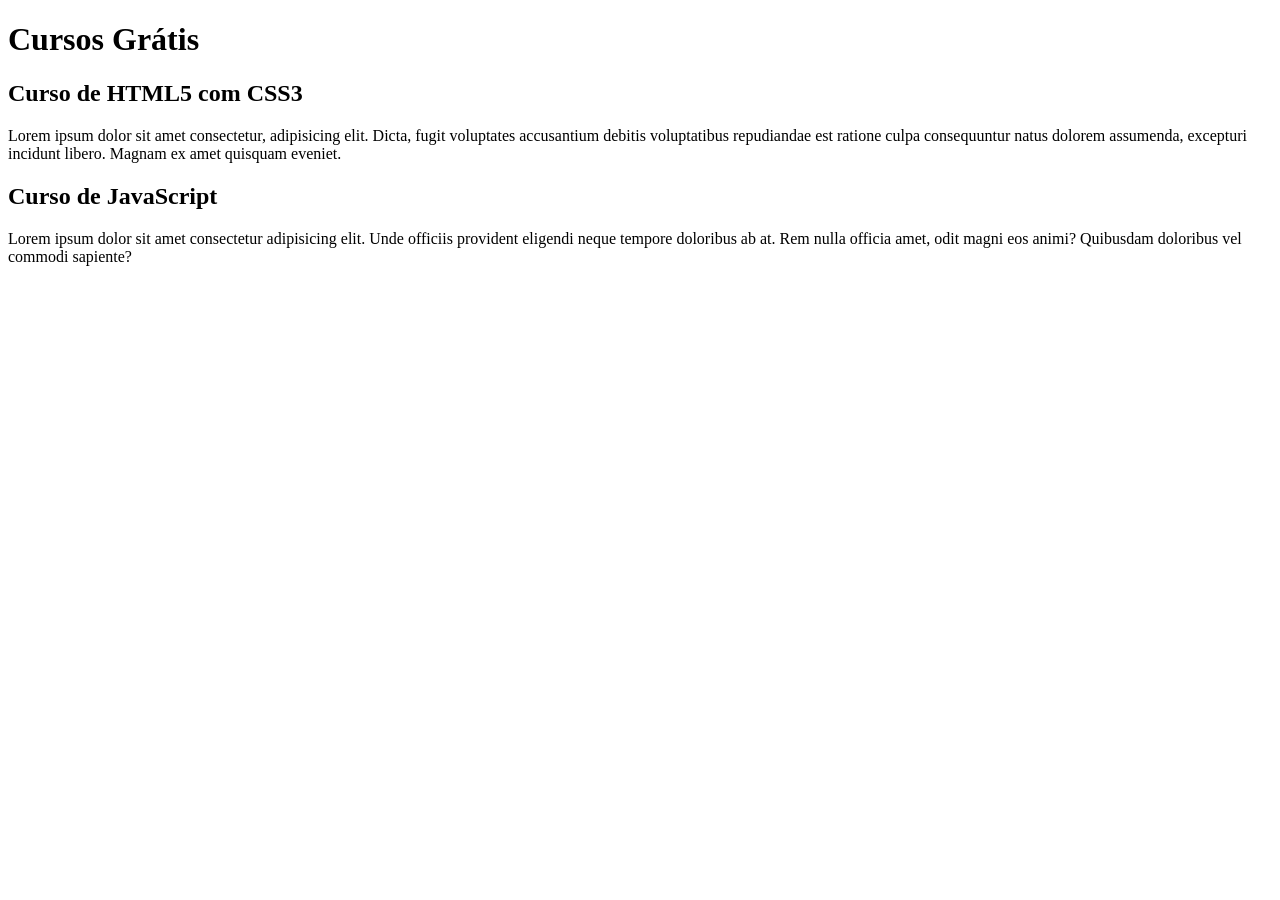
==== index.html @ 7407737c "back style" ====
<!DOCTYPE html>
<html lang="pt-br">
<head>
    <meta charset="UTF-8">
    <meta name="viewport" content="width=device-width, initial-scale=1.0">
    <title>Site Curso em Video</title>
</head>
<body>
    <main>
        <head>
            <h1>Cursos Grátis</h1>
        </head>
        <article>
            <h2>Curso de HTML5 com CSS3</h2>
            <p>Lorem ipsum dolor sit amet consectetur, adipisicing elit. Dicta, fugit voluptates accusantium debitis voluptatibus repudiandae est ratione culpa consequuntur natus dolorem assumenda, excepturi incidunt libero. Magnam ex amet quisquam eveniet.</p>
        </article>
        <article>
            <h2>Curso de JavaScript</h2>
            <p>Lorem ipsum dolor sit amet consectetur adipisicing elit. Unde officiis provident eligendi neque tempore doloribus ab at. Rem nulla officia amet, odit magni eos animi? Quibusdam doloribus vel commodi sapiente?</p>
        </article>
    </main>
</body>
</html>
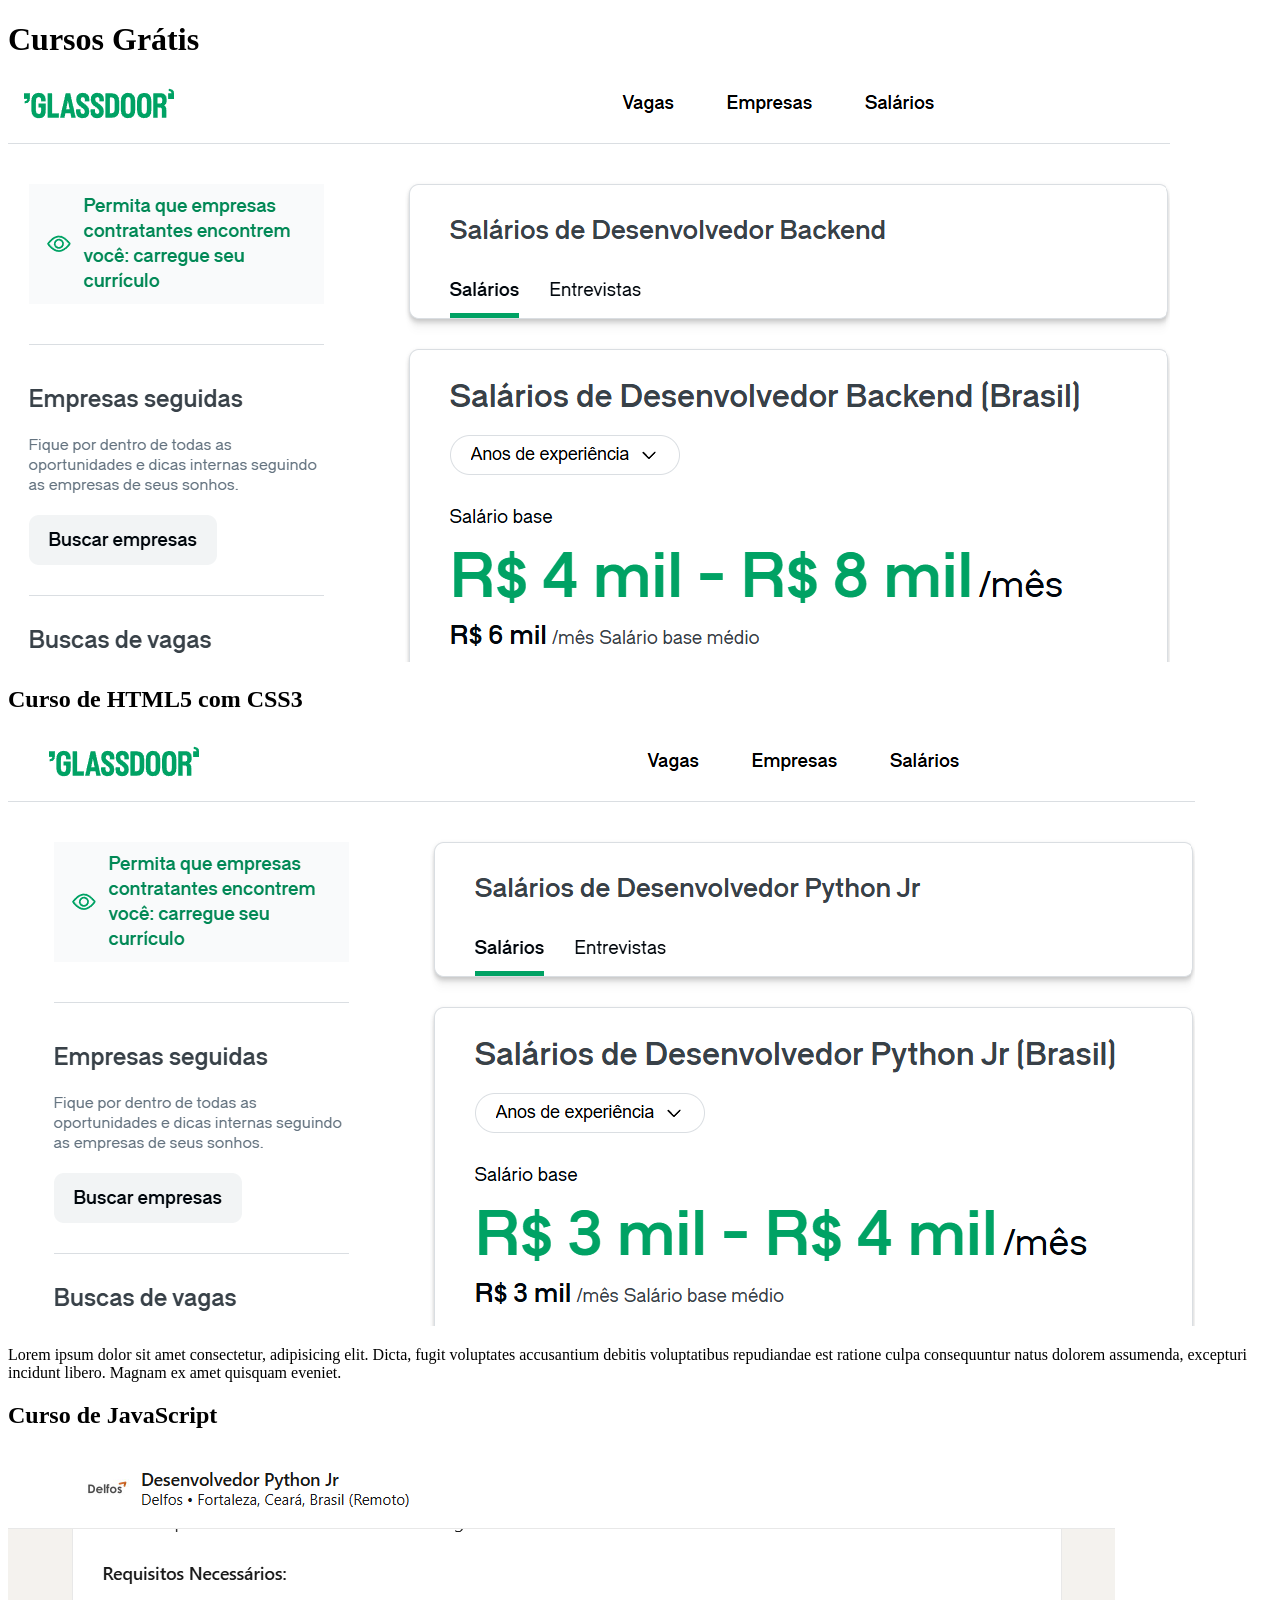
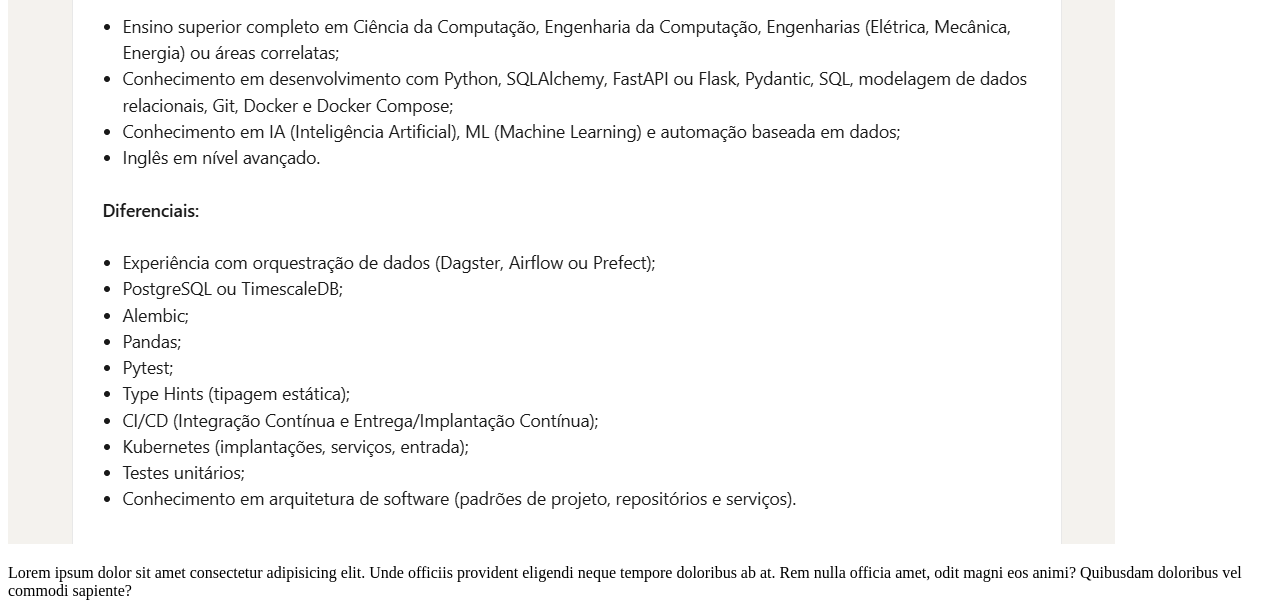
==== commit b9598ef3: "edição de box-shadow" ====
--- a/index.html
+++ b/index.html
@@ -9,13 +9,16 @@
     <main>
         <head>
             <h1>Cursos Grátis</h1>
+            <img src="Captura de tela 2026-08-12 214600.png" alt="Curso em Video">
         </head>
         <article>
             <h2>Curso de HTML5 com CSS3</h2>
+            <img class="lado" src="Captura de tela 2026-08-12 214634.png" alt="Curso HTML">
             <p>Lorem ipsum dolor sit amet consectetur, adipisicing elit. Dicta, fugit voluptates accusantium debitis voluptatibus repudiandae est ratione culpa consequuntur natus dolorem assumenda, excepturi incidunt libero. Magnam ex amet quisquam eveniet.</p>
         </article>
         <article>
             <h2>Curso de JavaScript</h2>
+            <img class="lado" src="Captura de tela 2026-08-12 214818.png" alt="Curso JS">
             <p>Lorem ipsum dolor sit amet consectetur adipisicing elit. Unde officiis provident eligendi neque tempore doloribus ab at. Rem nulla officia amet, odit magni eos animi? Quibusdam doloribus vel commodi sapiente?</p>
         </article>
     </main>
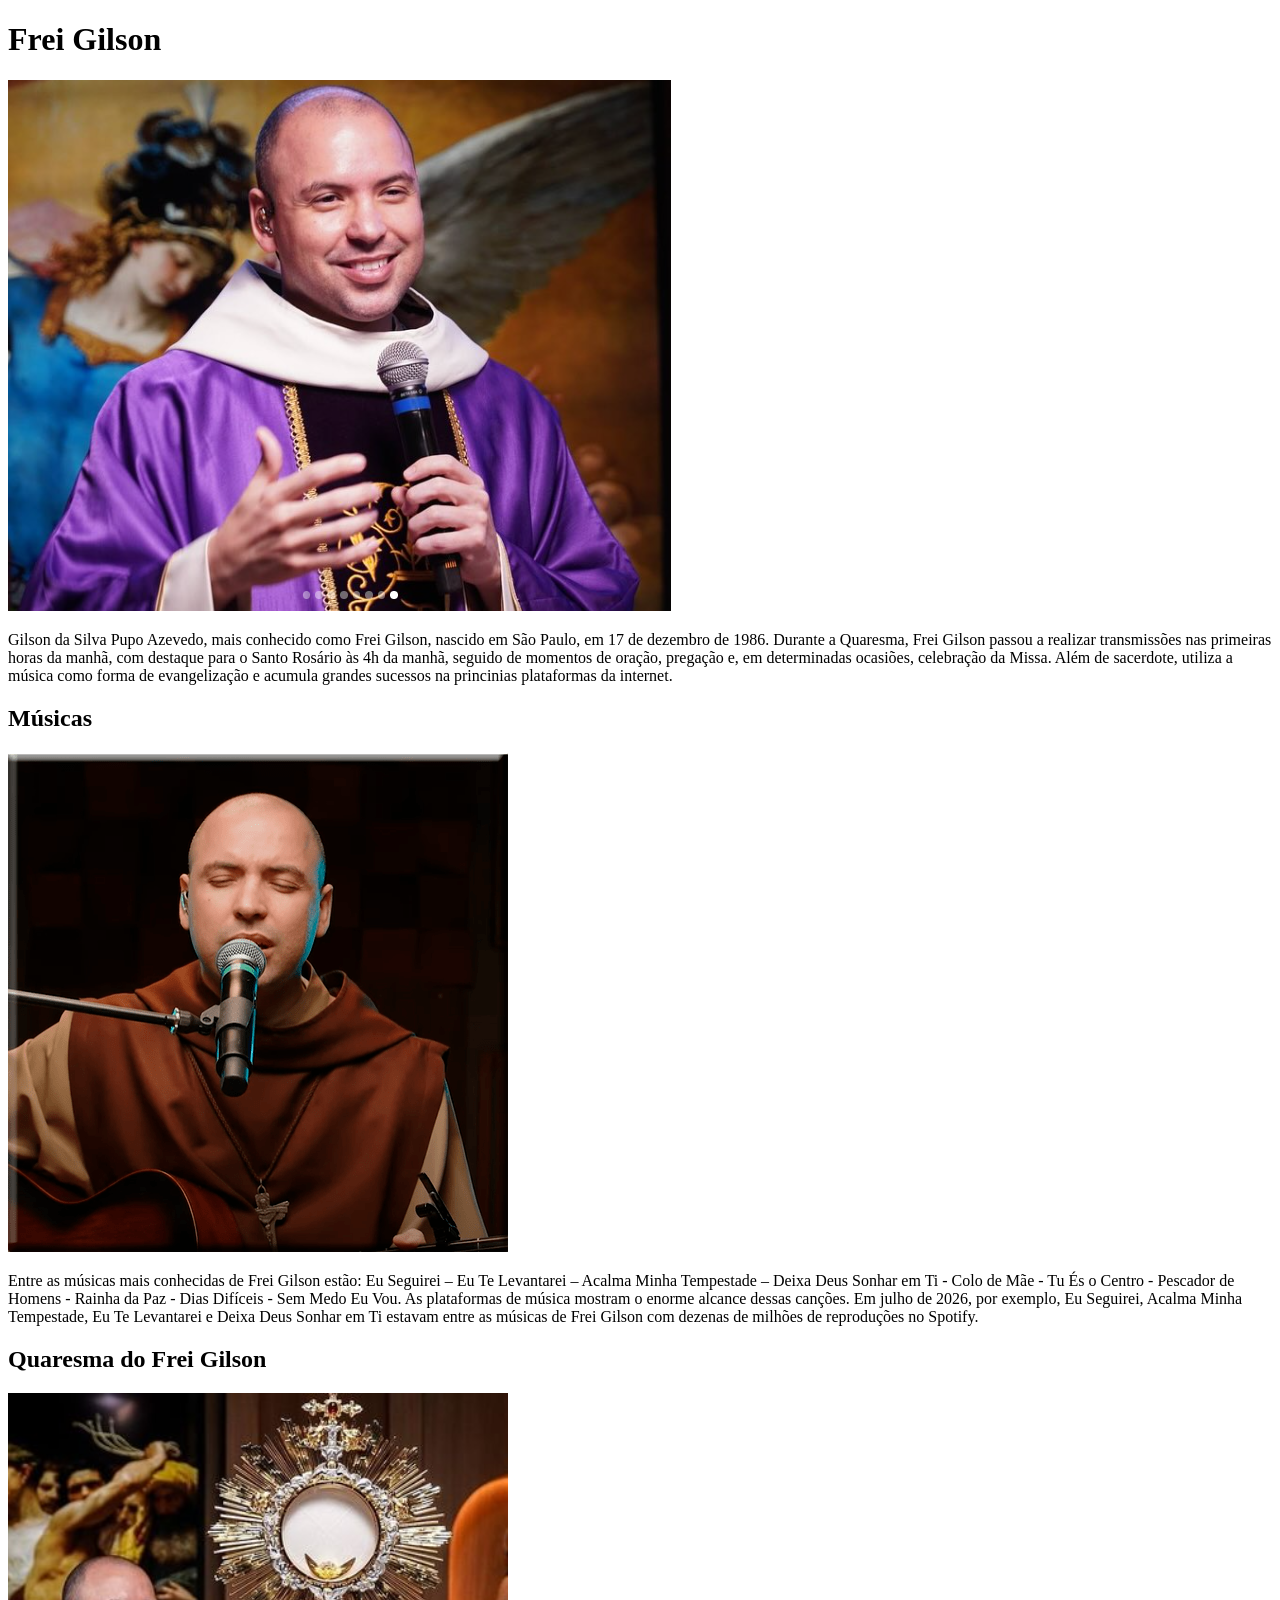
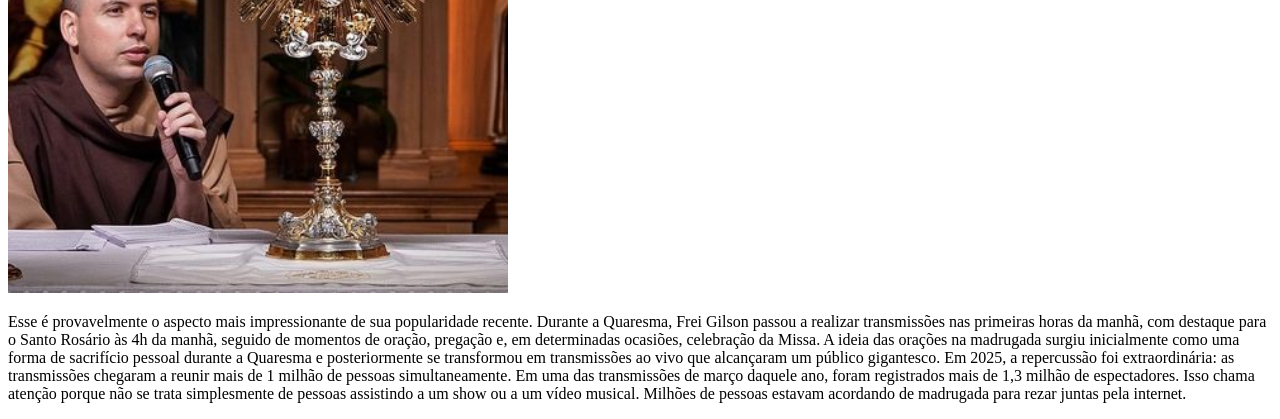
==== commit cbef6ce9: "atualizações" ====
--- a/index.html
+++ b/index.html
@@ -3,23 +3,28 @@
 <head>
     <meta charset="UTF-8">
     <meta name="viewport" content="width=device-width, initial-scale=1.0">
-    <title>Site Curso em Video</title>
+    <title>Site Sobre Frei Gilson</title>
 </head>
 <body>
     <main>
         <head>
-            <h1>Cursos Grátis</h1>
-            <img src="Captura de tela 2026-08-12 214600.png" alt="Curso em Video">
+            <h1>Frei Gilson</h1>
+            <img src="imagens/Frei-Gilson 1.png" alt="Frei Gilson">
+            <p>Gilson da Silva Pupo Azevedo, mais conhecido como Frei Gilson, nascido em São Paulo, em 17 de dezembro de 1986. Durante a Quaresma, Frei Gilson passou a realizar transmissões nas primeiras horas da manhã, com destaque para o Santo Rosário às 4h da manhã, seguido de momentos de oração, pregação e, em determinadas ocasiões, celebração da Missa. Além de sacerdote, utiliza a música como forma de evangelização e acumula grandes sucessos na princinias plataformas da internet.</p>
         </head>
         <article>
-            <h2>Curso de HTML5 com CSS3</h2>
-            <img class="lado" src="Captura de tela 2026-08-12 214634.png" alt="Curso HTML">
-            <p>Lorem ipsum dolor sit amet consectetur, adipisicing elit. Dicta, fugit voluptates accusantium debitis voluptatibus repudiandae est ratione culpa consequuntur natus dolorem assumenda, excepturi incidunt libero. Magnam ex amet quisquam eveniet.</p>
+            <h2>Músicas</h2>
+            <img src="imagens/cover-do-frei-gilson 2.png" alt="Principais Músicas">
+            <p>Entre as músicas mais conhecidas de Frei Gilson estão: Eu Seguirei – Eu Te Levantarei – Acalma Minha Tempestade – Deixa Deus Sonhar em Ti - Colo de Mãe - Tu És o Centro - Pescador de Homens - Rainha da Paz - Dias Difíceis - Sem Medo Eu Vou. As plataformas de música mostram o enorme alcance dessas canções. Em julho de 2026, por exemplo, Eu Seguirei, Acalma Minha Tempestade, Eu Te Levantarei e Deixa Deus Sonhar em Ti estavam entre as músicas de Frei Gilson com dezenas de milhões de reproduções no Spotify.</p>
         </article>
         <article>
-            <h2>Curso de JavaScript</h2>
-            <img class="lado" src="Captura de tela 2026-08-12 214818.png" alt="Curso JS">
-            <p>Lorem ipsum dolor sit amet consectetur adipisicing elit. Unde officiis provident eligendi neque tempore doloribus ab at. Rem nulla officia amet, odit magni eos animi? Quibusdam doloribus vel commodi sapiente?</p>
+            <h2>Quaresma do Frei Gilson</h2>
+           <img src="imagens/imagemchurchpo 3.png" alt="Quaresma do Frei">
+            <p>Esse é provavelmente o aspecto mais impressionante de sua popularidade recente.
+                Durante a Quaresma, Frei Gilson passou a realizar transmissões nas primeiras horas da manhã, com destaque para o Santo Rosário às 4h da manhã, seguido de momentos de oração, pregação e, em determinadas ocasiões, celebração da Missa.
+                A ideia das orações na madrugada surgiu inicialmente como uma forma de sacrifício pessoal durante a Quaresma e posteriormente se transformou em transmissões ao vivo que alcançaram um público gigantesco.
+                Em 2025, a repercussão foi extraordinária: as transmissões chegaram a reunir mais de 1 milhão de pessoas simultaneamente. Em uma das transmissões de março daquele ano, foram registrados mais de 1,3 milhão de espectadores.
+                Isso chama atenção porque não se trata simplesmente de pessoas assistindo a um show ou a um vídeo musical. Milhões de pessoas estavam acordando de madrugada para rezar juntas pela internet.</p>
         </article>
     </main>
 </body>
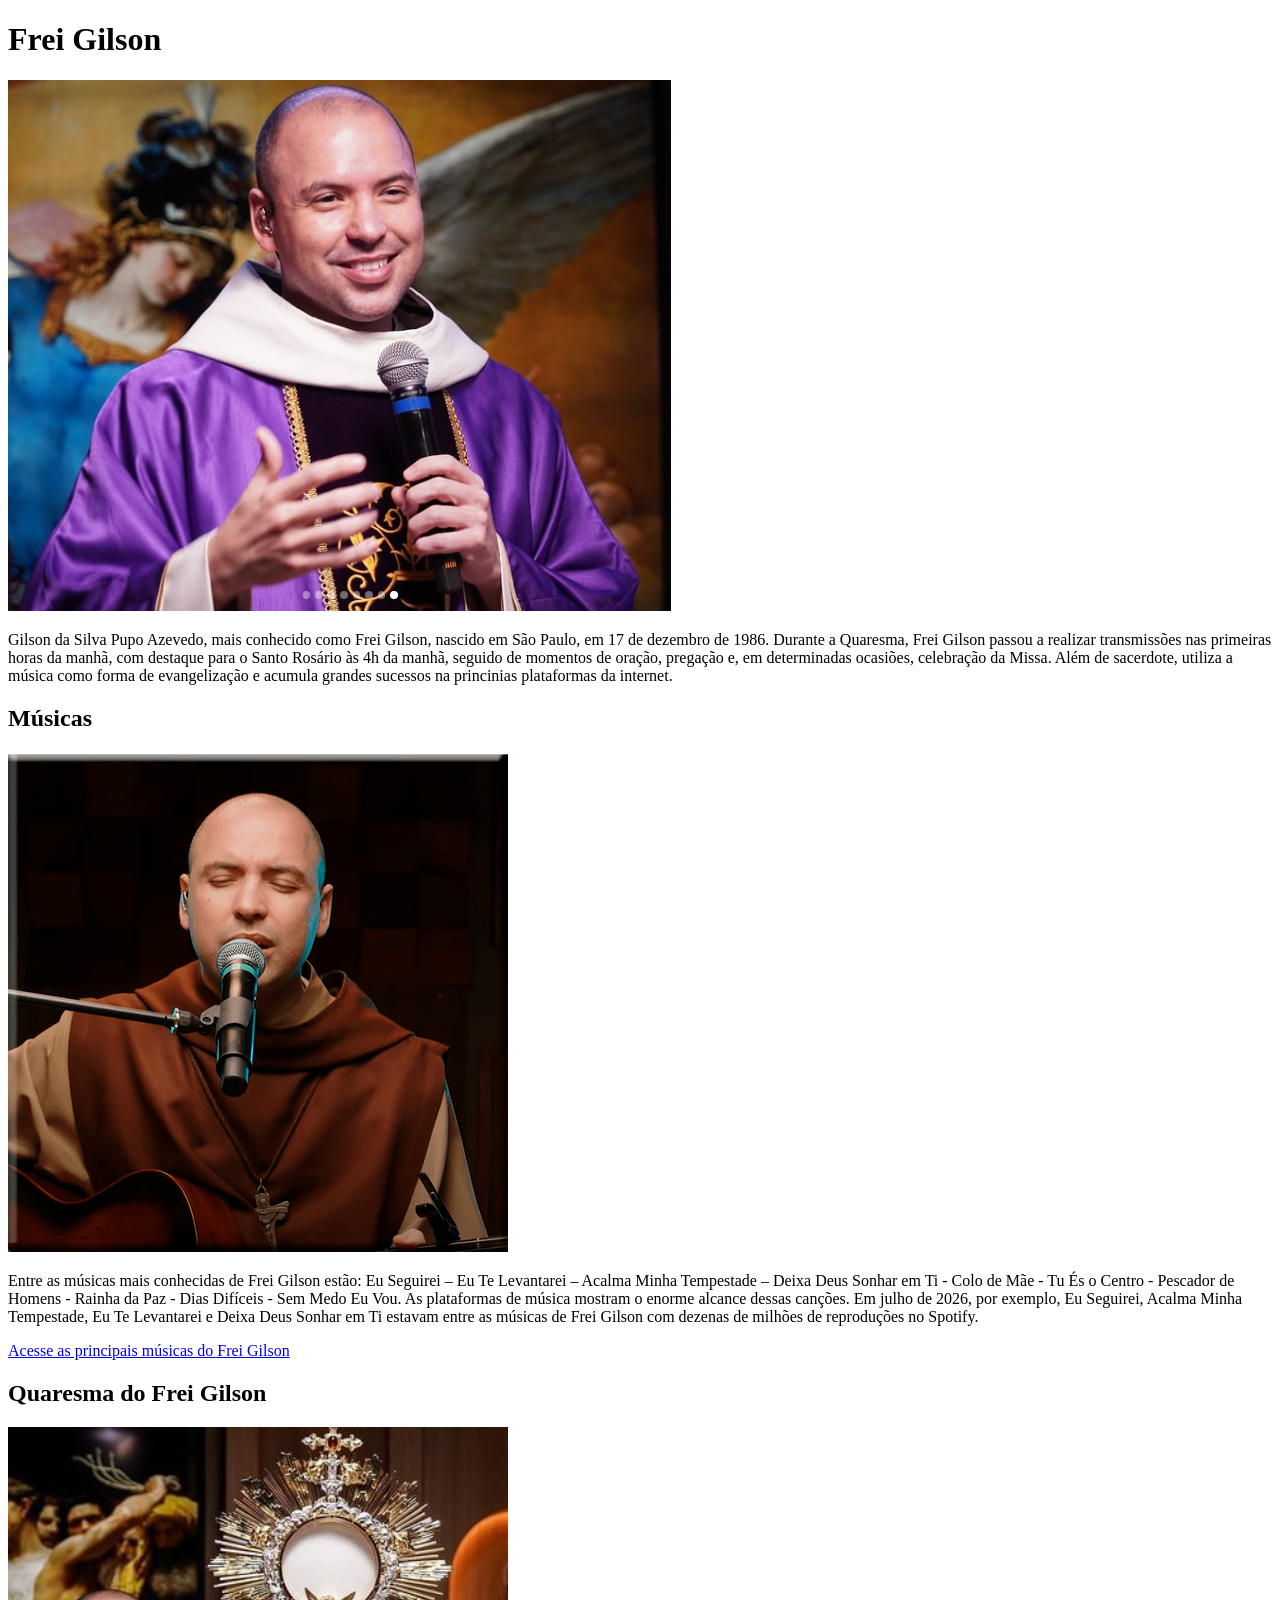
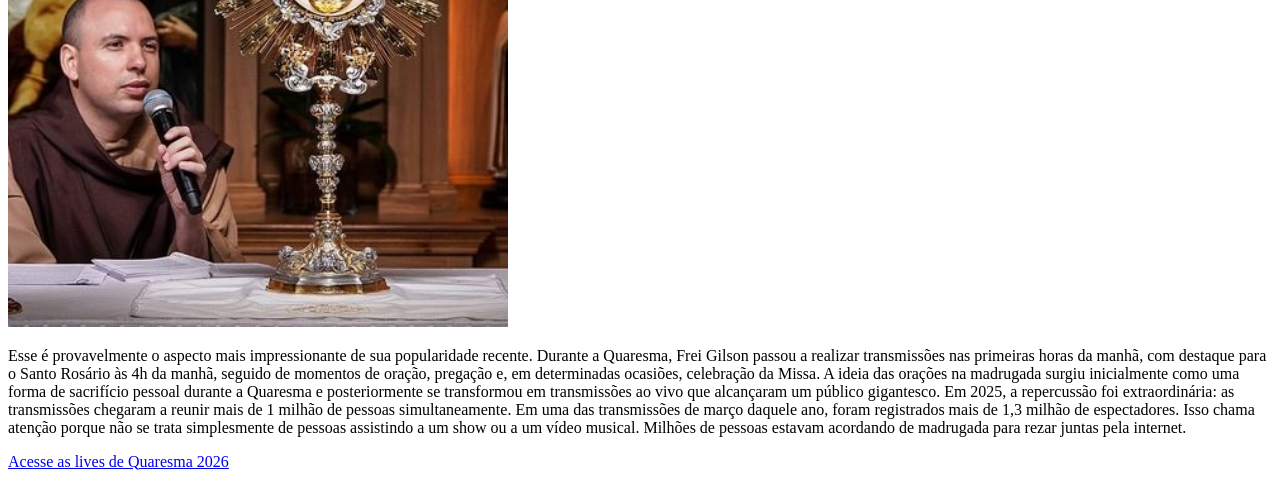
==== commit 3905932d: "Atualização para site do Frei Gilson" ====
--- a/index.html
+++ b/index.html
@@ -14,17 +14,19 @@
         </head>
         <article>
             <h2>Músicas</h2>
-            <img src="imagens/cover-do-frei-gilson 2.png" alt="Principais Músicas">
+            <img class="lado" src="imagens/cover-do-frei-gilson 2.png" alt="Principais Músicas">
             <p>Entre as músicas mais conhecidas de Frei Gilson estão: Eu Seguirei – Eu Te Levantarei – Acalma Minha Tempestade – Deixa Deus Sonhar em Ti - Colo de Mãe - Tu És o Centro - Pescador de Homens - Rainha da Paz - Dias Difíceis - Sem Medo Eu Vou. As plataformas de música mostram o enorme alcance dessas canções. Em julho de 2026, por exemplo, Eu Seguirei, Acalma Minha Tempestade, Eu Te Levantarei e Deixa Deus Sonhar em Ti estavam entre as músicas de Frei Gilson com dezenas de milhões de reproduções no Spotify.</p>
+            <p><a href="musicas.html">Acesse as principais músicas do Frei Gilson</a></p>
         </article>
         <article>
             <h2>Quaresma do Frei Gilson</h2>
-           <img src="imagens/imagemchurchpo 3.png" alt="Quaresma do Frei">
+           <img class="lado" src="imagens/imagemchurchpo 3.png" alt="Quaresma do Frei">
             <p>Esse é provavelmente o aspecto mais impressionante de sua popularidade recente.
                 Durante a Quaresma, Frei Gilson passou a realizar transmissões nas primeiras horas da manhã, com destaque para o Santo Rosário às 4h da manhã, seguido de momentos de oração, pregação e, em determinadas ocasiões, celebração da Missa.
                 A ideia das orações na madrugada surgiu inicialmente como uma forma de sacrifício pessoal durante a Quaresma e posteriormente se transformou em transmissões ao vivo que alcançaram um público gigantesco.
                 Em 2025, a repercussão foi extraordinária: as transmissões chegaram a reunir mais de 1 milhão de pessoas simultaneamente. Em uma das transmissões de março daquele ano, foram registrados mais de 1,3 milhão de espectadores.
                 Isso chama atenção porque não se trata simplesmente de pessoas assistindo a um show ou a um vídeo musical. Milhões de pessoas estavam acordando de madrugada para rezar juntas pela internet.</p>
+                <p><a href="quarentena.html">Acesse as lives de Quaresma 2026</a></p>
         </article>
     </main>
 </body>
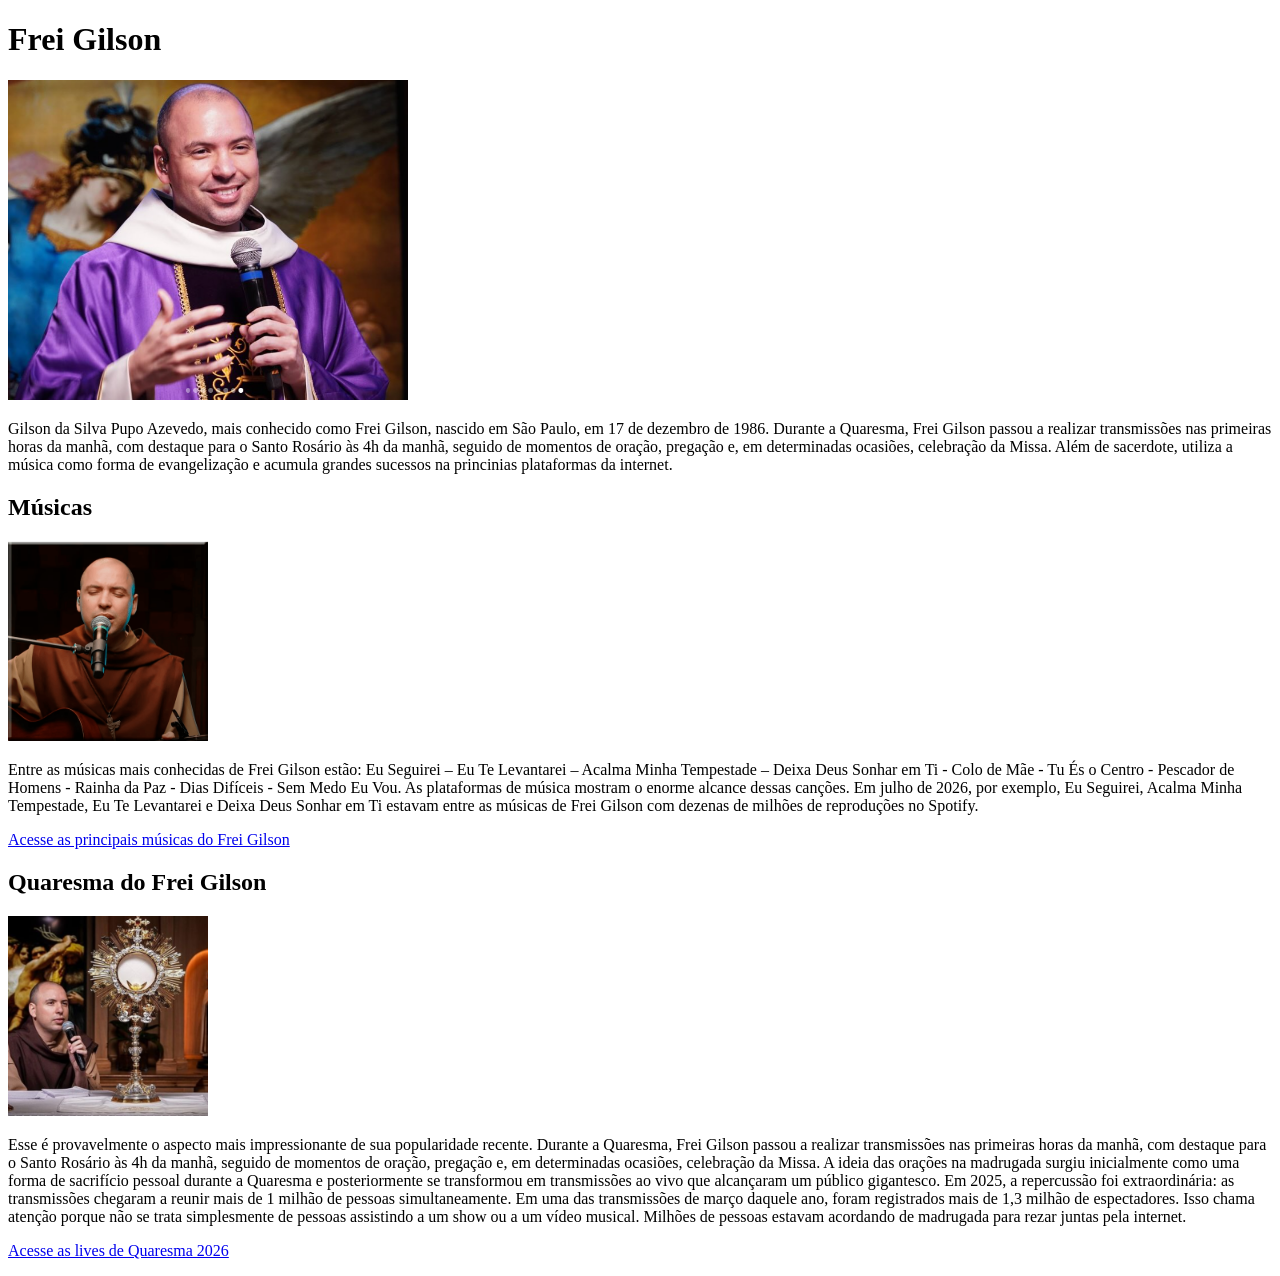
==== commit c37c50d4: "update 19/08" ====
--- a/index.html
+++ b/index.html
@@ -9,18 +9,20 @@
     <main>
         <head>
             <h1>Frei Gilson</h1>
-            <img src="imagens/Frei-Gilson 1.png" alt="Frei Gilson">
+            <img src="imagens/Frei-Gilson 1.png" width="400" alt="Frei Gilson">
             <p>Gilson da Silva Pupo Azevedo, mais conhecido como Frei Gilson, nascido em São Paulo, em 17 de dezembro de 1986. Durante a Quaresma, Frei Gilson passou a realizar transmissões nas primeiras horas da manhã, com destaque para o Santo Rosário às 4h da manhã, seguido de momentos de oração, pregação e, em determinadas ocasiões, celebração da Missa. Além de sacerdote, utiliza a música como forma de evangelização e acumula grandes sucessos na princinias plataformas da internet.</p>
         </head>
         <article>
+            <div>
             <h2>Músicas</h2>
-            <img class="lado" src="imagens/cover-do-frei-gilson 2.png" alt="Principais Músicas">
+            <img class="lado" src="imagens/cover-do-frei-gilson 2.png" width="200" alt="Principais Músicas">
             <p>Entre as músicas mais conhecidas de Frei Gilson estão: Eu Seguirei – Eu Te Levantarei – Acalma Minha Tempestade – Deixa Deus Sonhar em Ti - Colo de Mãe - Tu És o Centro - Pescador de Homens - Rainha da Paz - Dias Difíceis - Sem Medo Eu Vou. As plataformas de música mostram o enorme alcance dessas canções. Em julho de 2026, por exemplo, Eu Seguirei, Acalma Minha Tempestade, Eu Te Levantarei e Deixa Deus Sonhar em Ti estavam entre as músicas de Frei Gilson com dezenas de milhões de reproduções no Spotify.</p>
             <p><a href="musicas.html">Acesse as principais músicas do Frei Gilson</a></p>
+             </div>
         </article>
         <article>
             <h2>Quaresma do Frei Gilson</h2>
-           <img class="lado" src="imagens/imagemchurchpo 3.png" alt="Quaresma do Frei">
+           <img class="lado" src="imagens/imagemchurchpo 3.png" width="200" alt="Quaresma do Frei">
             <p>Esse é provavelmente o aspecto mais impressionante de sua popularidade recente.
                 Durante a Quaresma, Frei Gilson passou a realizar transmissões nas primeiras horas da manhã, com destaque para o Santo Rosário às 4h da manhã, seguido de momentos de oração, pregação e, em determinadas ocasiões, celebração da Missa.
                 A ideia das orações na madrugada surgiu inicialmente como uma forma de sacrifício pessoal durante a Quaresma e posteriormente se transformou em transmissões ao vivo que alcançaram um público gigantesco.
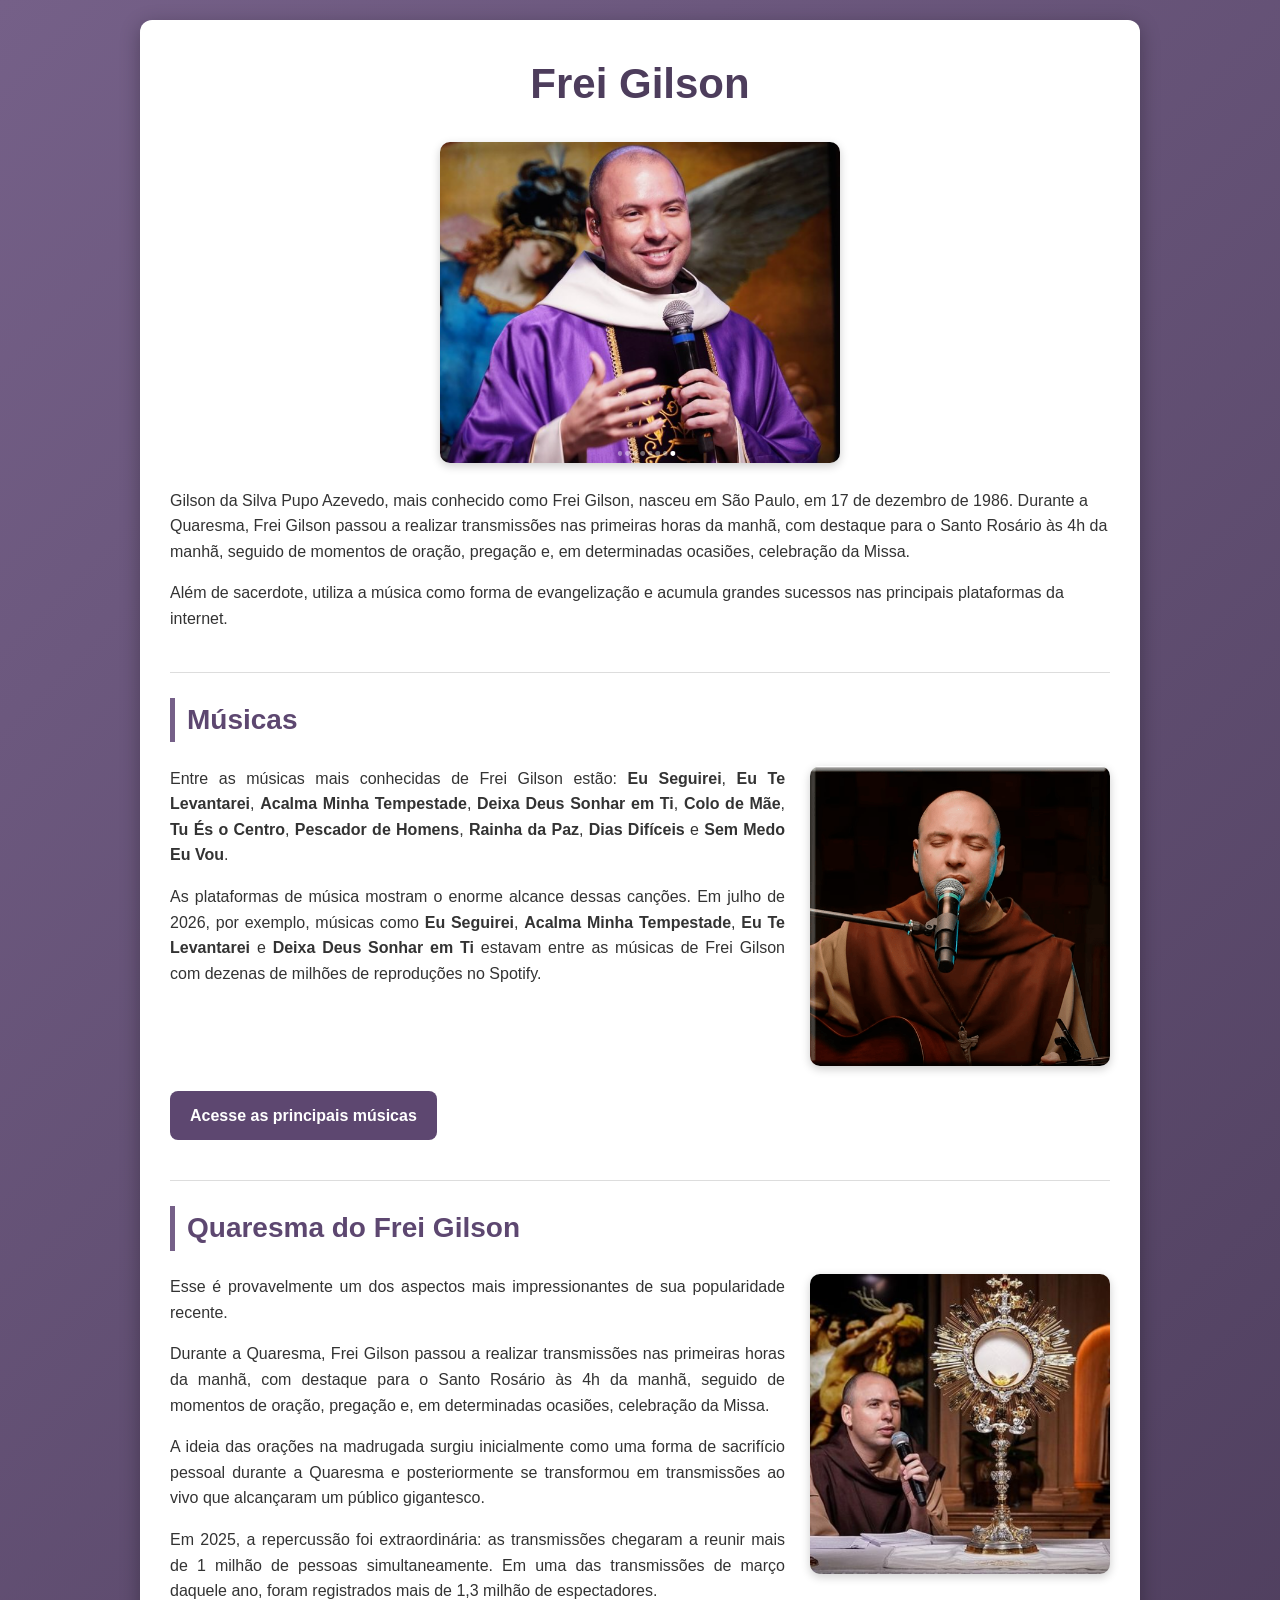
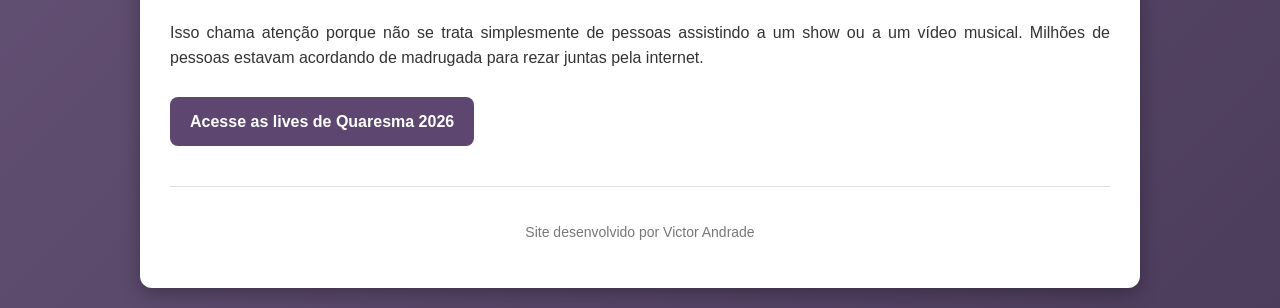
==== commit 13f993d3: "update 21:41hrs" ====
--- a/index.html
+++ b/index.html
@@ -3,33 +3,133 @@
 <head>
     <meta charset="UTF-8">
     <meta name="viewport" content="width=device-width, initial-scale=1.0">
-    <title>Site Sobre Frei Gilson</title>
+    <title>Frei Gilson</title>
+    <link rel="stylesheet" href="estilos/style.css">
 </head>
+
 <body>
+
     <main>
-        <head>
+
+        <header>
             <h1>Frei Gilson</h1>
-            <img src="imagens/Frei-Gilson 1.png" width="400" alt="Frei Gilson">
-            <p>Gilson da Silva Pupo Azevedo, mais conhecido como Frei Gilson, nascido em São Paulo, em 17 de dezembro de 1986. Durante a Quaresma, Frei Gilson passou a realizar transmissões nas primeiras horas da manhã, com destaque para o Santo Rosário às 4h da manhã, seguido de momentos de oração, pregação e, em determinadas ocasiões, celebração da Missa. Além de sacerdote, utiliza a música como forma de evangelização e acumula grandes sucessos na princinias plataformas da internet.</p>
-        </head>
+
+            <img 
+                src="imagens/Frei-Gilson.png" 
+                class="imagem-principal"
+                alt="Frei Gilson"
+            >
+
+            <p>
+                Gilson da Silva Pupo Azevedo, mais conhecido como Frei Gilson,
+                nasceu em São Paulo, em 17 de dezembro de 1986. Durante a
+                Quaresma, Frei Gilson passou a realizar transmissões nas
+                primeiras horas da manhã, com destaque para o Santo Rosário
+                às 4h da manhã, seguido de momentos de oração, pregação e,
+                em determinadas ocasiões, celebração da Missa.
+            </p>
+
+            <p>
+                Além de sacerdote, utiliza a música como forma de evangelização
+                e acumula grandes sucessos nas principais plataformas da internet.
+            </p>
+        </header>
+
+
         <article>
-            <div>
+
             <h2>Músicas</h2>
-            <img class="lado" src="imagens/cover-do-frei-gilson 2.png" width="200" alt="Principais Músicas">
-            <p>Entre as músicas mais conhecidas de Frei Gilson estão: Eu Seguirei – Eu Te Levantarei – Acalma Minha Tempestade – Deixa Deus Sonhar em Ti - Colo de Mãe - Tu És o Centro - Pescador de Homens - Rainha da Paz - Dias Difíceis - Sem Medo Eu Vou. As plataformas de música mostram o enorme alcance dessas canções. Em julho de 2026, por exemplo, Eu Seguirei, Acalma Minha Tempestade, Eu Te Levantarei e Deixa Deus Sonhar em Ti estavam entre as músicas de Frei Gilson com dezenas de milhões de reproduções no Spotify.</p>
-            <p><a href="musicas.html">Acesse as principais músicas do Frei Gilson</a></p>
-             </div>
+
+            <img 
+                src="imagens/musica.png"
+                class="imagem-lado"
+                alt="Principais músicas de Frei Gilson"
+            >
+
+            <p>
+                Entre as músicas mais conhecidas de Frei Gilson estão:
+                <strong>Eu Seguirei</strong>, <strong>Eu Te Levantarei</strong>,
+                <strong>Acalma Minha Tempestade</strong>,
+                <strong>Deixa Deus Sonhar em Ti</strong>,
+                <strong>Colo de Mãe</strong>, <strong>Tu És o Centro</strong>,
+                <strong>Pescador de Homens</strong>, <strong>Rainha da Paz</strong>,
+                <strong>Dias Difíceis</strong> e <strong>Sem Medo Eu Vou</strong>.
+            </p>
+
+            <p>
+                As plataformas de música mostram o enorme alcance dessas canções.
+                Em julho de 2026, por exemplo, músicas como
+                <strong>Eu Seguirei</strong>, <strong>Acalma Minha Tempestade</strong>,
+                <strong>Eu Te Levantarei</strong> e
+                <strong>Deixa Deus Sonhar em Ti</strong> estavam entre as músicas
+                de Frei Gilson com dezenas de milhões de reproduções no Spotify.
+            </p>
+
+            <div class="limpar"></div>
+
+            <a class="botao" href="musicas.html">
+                Acesse as principais músicas
+            </a>
+
         </article>
+
+
         <article>
+
             <h2>Quaresma do Frei Gilson</h2>
-           <img class="lado" src="imagens/imagemchurchpo 3.png" width="200" alt="Quaresma do Frei">
-            <p>Esse é provavelmente o aspecto mais impressionante de sua popularidade recente.
-                Durante a Quaresma, Frei Gilson passou a realizar transmissões nas primeiras horas da manhã, com destaque para o Santo Rosário às 4h da manhã, seguido de momentos de oração, pregação e, em determinadas ocasiões, celebração da Missa.
-                A ideia das orações na madrugada surgiu inicialmente como uma forma de sacrifício pessoal durante a Quaresma e posteriormente se transformou em transmissões ao vivo que alcançaram um público gigantesco.
-                Em 2025, a repercussão foi extraordinária: as transmissões chegaram a reunir mais de 1 milhão de pessoas simultaneamente. Em uma das transmissões de março daquele ano, foram registrados mais de 1,3 milhão de espectadores.
-                Isso chama atenção porque não se trata simplesmente de pessoas assistindo a um show ou a um vídeo musical. Milhões de pessoas estavam acordando de madrugada para rezar juntas pela internet.</p>
-                <p><a href="quarentena.html">Acesse as lives de Quaresma 2026</a></p>
+
+            <img 
+                src="imagens/quaresma.png"
+                class="imagem-lado"
+                alt="Quaresma do Frei Gilson"
+            >
+
+            <p>
+                Esse é provavelmente um dos aspectos mais impressionantes
+                de sua popularidade recente.
+            </p>
+
+            <p>
+                Durante a Quaresma, Frei Gilson passou a realizar transmissões
+                nas primeiras horas da manhã, com destaque para o Santo Rosário
+                às 4h da manhã, seguido de momentos de oração, pregação e,
+                em determinadas ocasiões, celebração da Missa.
+            </p>
+
+            <p>
+                A ideia das orações na madrugada surgiu inicialmente como uma
+                forma de sacrifício pessoal durante a Quaresma e posteriormente
+                se transformou em transmissões ao vivo que alcançaram um
+                público gigantesco.
+            </p>
+
+            <p>
+                Em 2025, a repercussão foi extraordinária: as transmissões
+                chegaram a reunir mais de 1 milhão de pessoas simultaneamente.
+                Em uma das transmissões de março daquele ano, foram registrados
+                mais de 1,3 milhão de espectadores.
+            </p>
+
+            <p>
+                Isso chama atenção porque não se trata simplesmente de pessoas
+                assistindo a um show ou a um vídeo musical. Milhões de pessoas
+                estavam acordando de madrugada para rezar juntas pela internet.
+            </p>
+
+            <div class="limpar"></div>
+
+            <a class="botao" href="quarentena.html">
+                Acesse as lives de Quaresma 2026
+            </a>
+
         </article>
+
+
+        <footer>
+            <p>Site desenvolvido por Victor Andrade</p>
+        </footer>
+
     </main>
+
 </body>
 </html>
--- a/estilos/style.css
+++ b/estilos/style.css
@@ -0,0 +1,178 @@
+* {
+    box-sizing: border-box;
+}
+
+body {
+    margin: 0;
+    padding: 20px;
+    background: linear-gradient(135deg, #756088, #4d3d5c);
+    font-family: Arial, Helvetica, sans-serif;
+    color: #333;
+    line-height: 1.6;
+}
+
+
+/* CONTAINER PRINCIPAL */
+
+main {
+    max-width: 1000px;
+    margin: auto;
+    background-color: white;
+    padding: 30px;
+    border-radius: 12px;
+    box-shadow: 0 5px 20px rgba(0, 0, 0, 0.3);
+}
+
+
+/* TÍTULOS */
+
+h1 {
+    text-align: center;
+    color: #4d3d5c;
+    font-size: 42px;
+    margin-top: 0;
+    margin-bottom: 25px;
+}
+
+h2 {
+    color: #5d4770;
+    font-size: 28px;
+    border-left: 5px solid #756088;
+    padding-left: 12px;
+    margin-top: 0;
+}
+
+
+/* IMAGEM PRINCIPAL */
+
+.imagem-principal {
+    display: block;
+    width: 400px;
+    max-width: 100%;
+    height: auto;
+    margin: 0 auto 25px auto;
+    border-radius: 10px;
+    box-shadow: 0 3px 10px rgba(0, 0, 0, 0.2);
+}
+
+
+/* ARTIGOS */
+
+article {
+    margin-top: 40px;
+    padding-top: 25px;
+    border-top: 1px solid #ddd;
+}
+
+article p {
+    text-align: justify;
+}
+
+
+/* IMAGENS AO LADO DO TEXTO */
+
+.imagem-lado {
+    float: right;
+    width: 300px;
+    max-width: 40%;
+    height: auto;
+    margin: 0 0 15px 25px;
+    border-radius: 10px;
+    box-shadow: 0 3px 10px rgba(0, 0, 0, 0.2);
+}
+
+
+/* LIMPA O FLOAT */
+
+.limpar {
+    clear: both;
+}
+
+
+/* BOTÕES */
+
+.botao {
+    display: inline-block;
+    background-color: #5d4770;
+    color: white;
+    text-decoration: none;
+    padding: 12px 20px;
+    border-radius: 8px;
+    font-weight: bold;
+    margin-top: 10px;
+    transition: 0.3s;
+}
+
+.botao:hover {
+    background-color: #3f304d;
+    transform: translateY(-2px);
+}
+
+
+/* RODAPÉ */
+
+footer {
+    text-align: center;
+    margin-top: 40px;
+    padding-top: 20px;
+    border-top: 1px solid #ddd;
+    color: #777;
+    font-size: 14px;
+}
+
+
+/* CELULAR */
+
+@media (max-width: 600px) {
+
+    body {
+        padding: 10px;
+    }
+
+    main {
+        padding: 20px 15px;
+        border-radius: 8px;
+    }
+
+    h1 {
+        font-size: 32px;
+    }
+
+    h2 {
+        font-size: 24px;
+    }
+
+    article p {
+        text-align: left;
+    }
+
+    .imagem-principal {
+        width: 100%;
+    }
+
+    .imagem-lado {
+        float: right;
+        width: 90%;
+        margin-left: 20px;
+        margin-bottom: 10px;
+    }
+
+    .botao {
+        display: block;
+        text-align: center;
+    }
+
+    .video {
+    width: 100%;
+    max-width: 800px;
+    margin: 30px auto;
+    aspect-ratio: 16 / 9;
+    }
+
+    .video iframe {
+    width: 100%;
+    height: 100%;
+    border: 0;
+    border-radius: 10px;
+    }
+}
